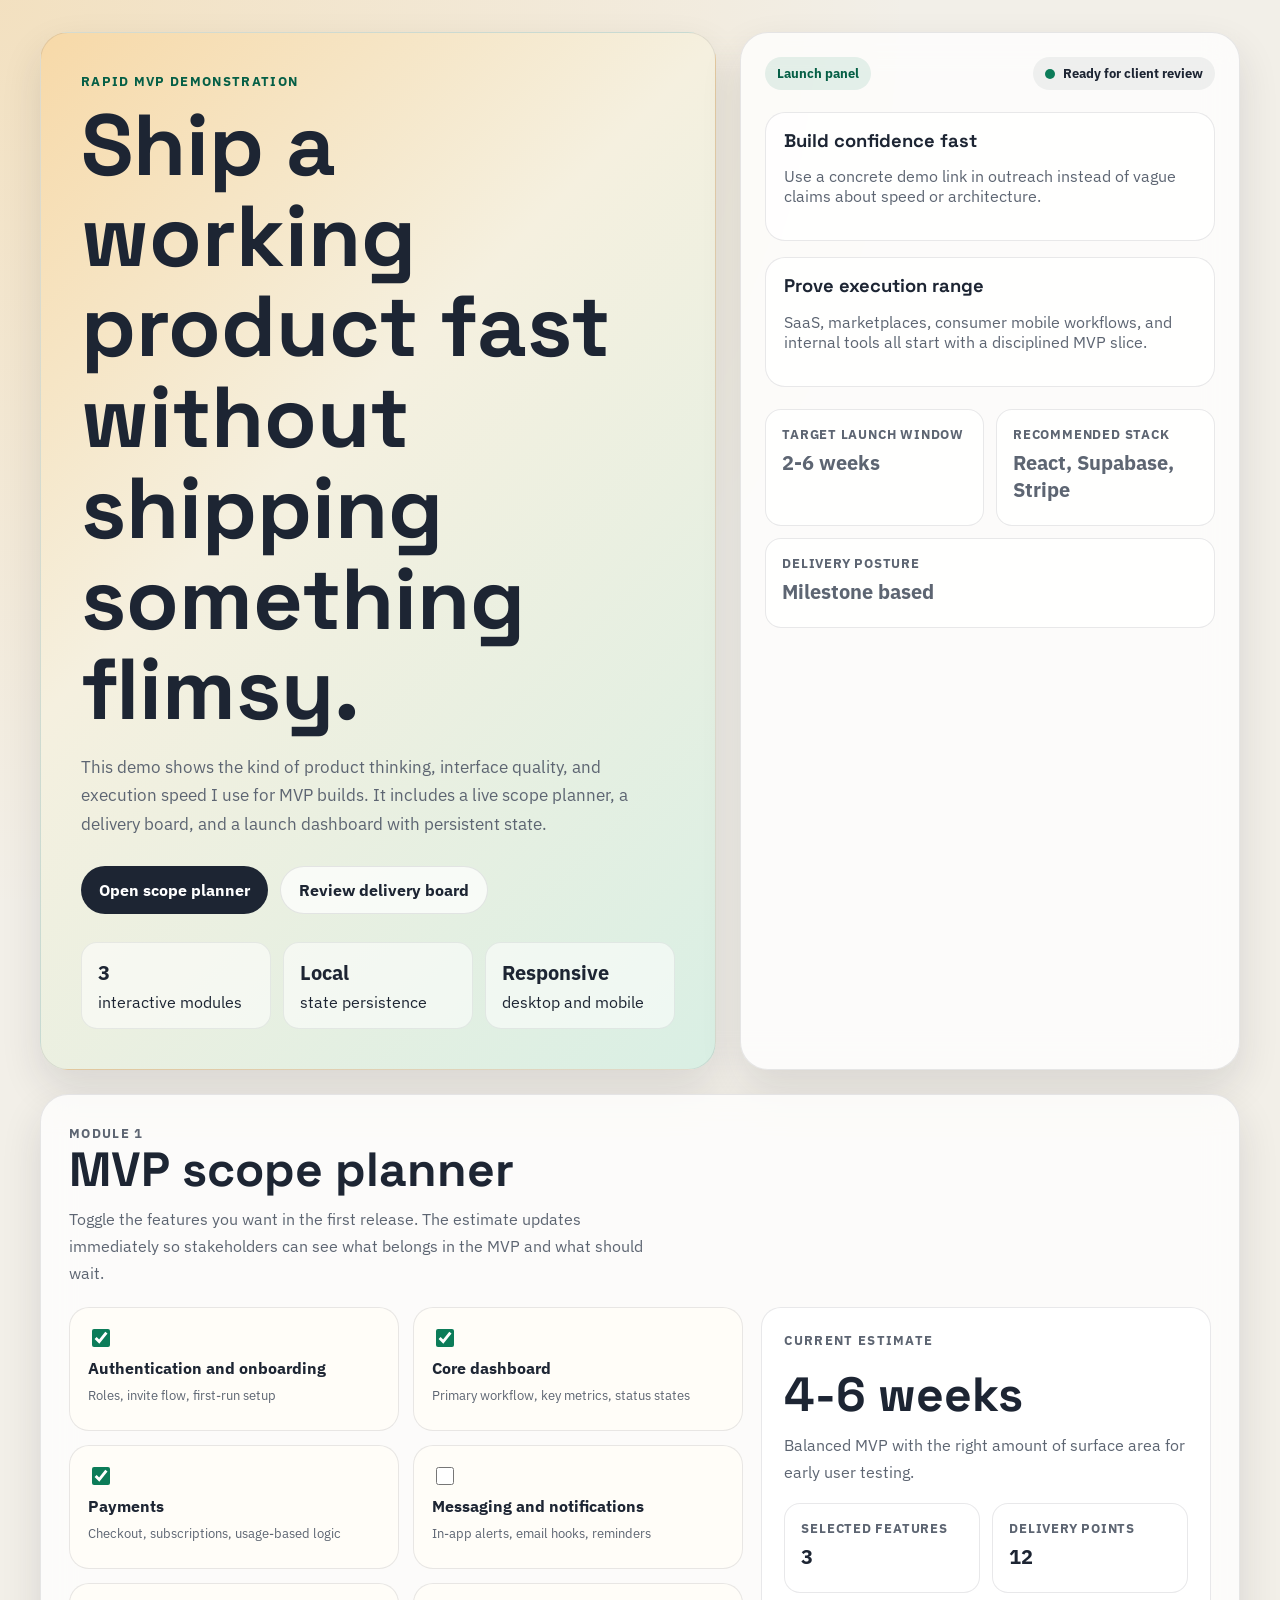
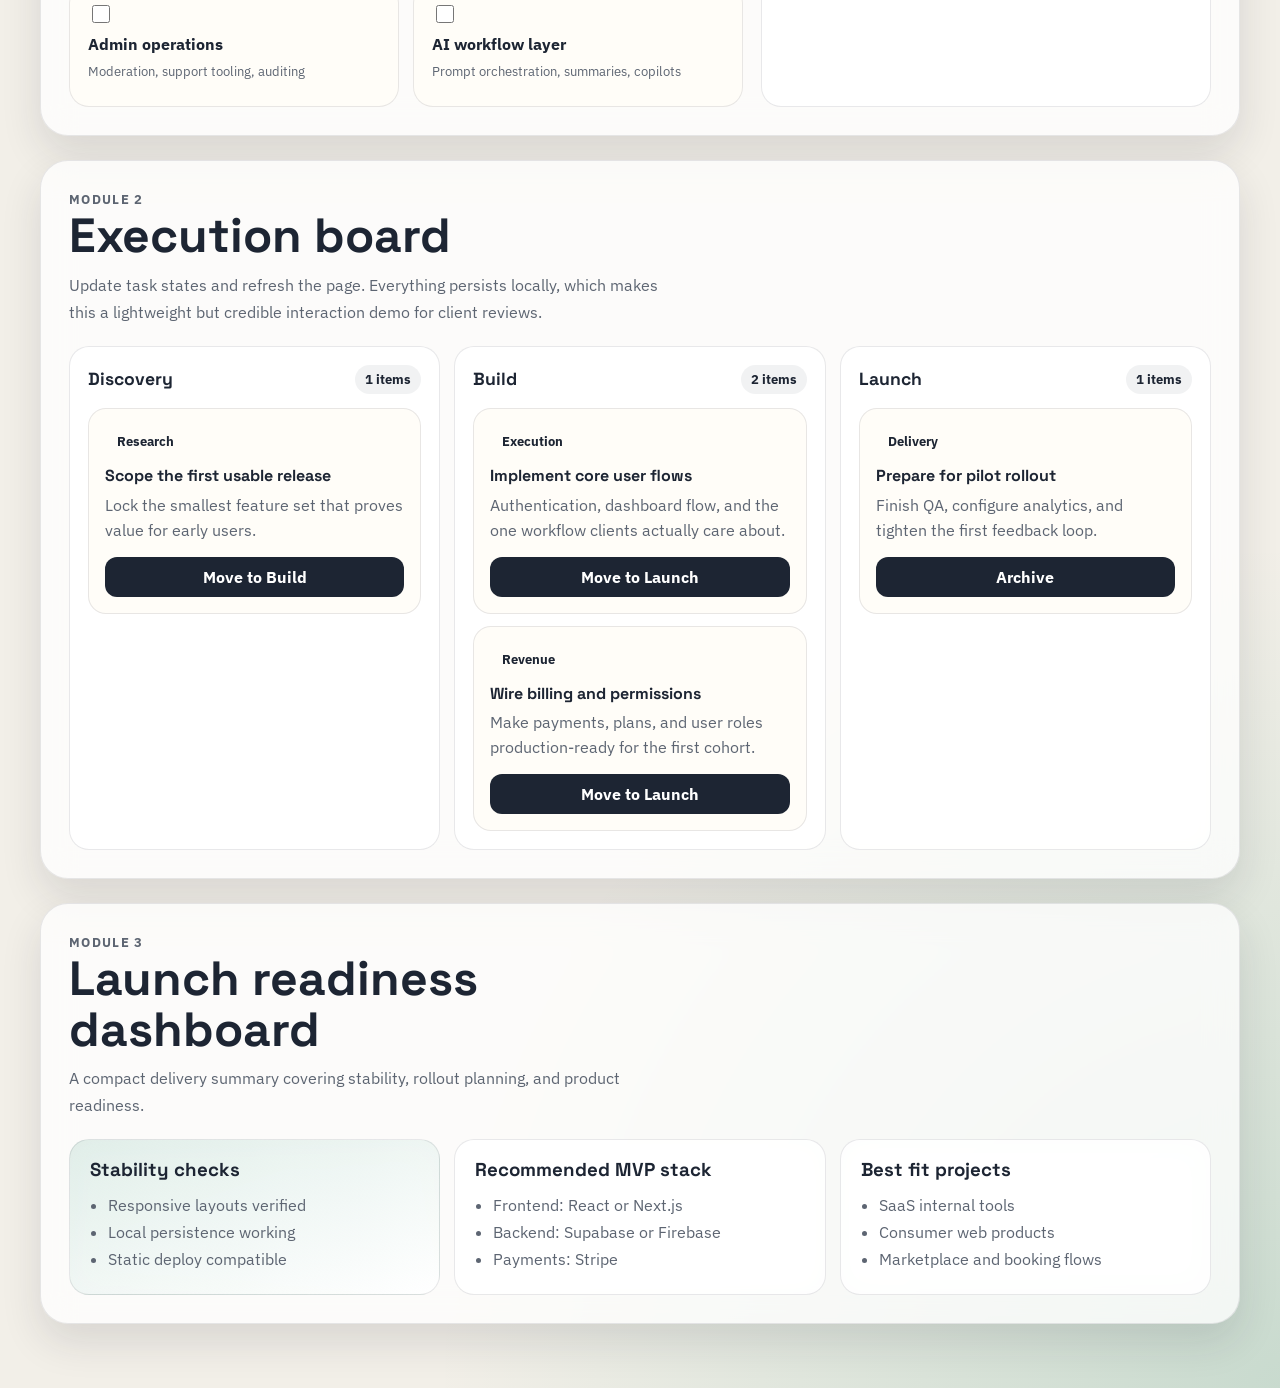
==== index.html @ 2d720eed "Add MVP showcase demo" ====
<!doctype html>
<html lang="en">
  <head>
    <meta charset="UTF-8" />
    <meta name="viewport" content="width=device-width, initial-scale=1.0" />
    <title>MVP Sprint Showcase</title>
    <meta
      name="description"
      content="A polished MVP showcase with a scope builder, execution board, and launch dashboard."
    />
    <link rel="preconnect" href="https://fonts.googleapis.com" />
    <link rel="preconnect" href="https://fonts.gstatic.com" crossorigin />
    <link
      href="https://fonts.googleapis.com/css2?family=IBM+Plex+Sans:wght@400;500;600;700&family=Space+Grotesk:wght@500;700&display=swap"
      rel="stylesheet"
    />
    <link rel="stylesheet" href="./styles.css" />
  </head>
  <body>
    <div class="page-shell">
      <header class="hero">
        <div class="hero-copy">
          <p class="eyebrow">Rapid MVP Demonstration</p>
          <h1>Ship a working product fast without shipping something flimsy.</h1>
          <p class="hero-text">
            This demo shows the kind of product thinking, interface quality, and
            execution speed I use for MVP builds. It includes a live scope
            planner, a delivery board, and a launch dashboard with persistent
            state.
          </p>
          <div class="hero-actions">
            <a class="button button-primary" href="#planner">Open scope planner</a>
            <a class="button button-secondary" href="#board">Review delivery board</a>
          </div>
          <ul class="hero-stats">
            <li>
              <strong>3</strong>
              <span>interactive modules</span>
            </li>
            <li>
              <strong>Local</strong>
              <span>state persistence</span>
            </li>
            <li>
              <strong>Responsive</strong>
              <span>desktop and mobile</span>
            </li>
          </ul>
        </div>
        <section class="hero-panel" aria-label="Launch status preview">
          <div class="panel-header">
            <span class="panel-tag">Launch panel</span>
            <span class="status-pill">
              <span class="status-dot"></span>
              Ready for client review
            </span>
          </div>
          <div class="launch-grid">
            <article>
              <h2>Build confidence fast</h2>
              <p>
                Use a concrete demo link in outreach instead of vague claims
                about speed or architecture.
              </p>
            </article>
            <article>
              <h2>Prove execution range</h2>
              <p>
                SaaS, marketplaces, consumer mobile workflows, and internal
                tools all start with a disciplined MVP slice.
              </p>
            </article>
          </div>
          <div class="launch-metrics">
            <div>
              <span class="metric-label">Target launch window</span>
              <strong>2-6 weeks</strong>
            </div>
            <div>
              <span class="metric-label">Recommended stack</span>
              <strong>React, Supabase, Stripe</strong>
            </div>
            <div>
              <span class="metric-label">Delivery posture</span>
              <strong>Milestone based</strong>
            </div>
          </div>
        </section>
      </header>

      <main>
        <section class="section" id="planner">
          <div class="section-heading">
            <p class="eyebrow">Module 1</p>
            <h2>MVP scope planner</h2>
            <p>
              Toggle the features you want in the first release. The estimate
              updates immediately so stakeholders can see what belongs in the
              MVP and what should wait.
            </p>
          </div>
          <div class="planner-layout">
            <form class="feature-grid" id="feature-form">
              <label class="feature-card">
                <input type="checkbox" data-points="4" checked />
                <span>Authentication and onboarding</span>
                <small>Roles, invite flow, first-run setup</small>
              </label>
              <label class="feature-card">
                <input type="checkbox" data-points="5" checked />
                <span>Core dashboard</span>
                <small>Primary workflow, key metrics, status states</small>
              </label>
              <label class="feature-card">
                <input type="checkbox" data-points="3" checked />
                <span>Payments</span>
                <small>Checkout, subscriptions, usage-based logic</small>
              </label>
              <label class="feature-card">
                <input type="checkbox" data-points="4" />
                <span>Messaging and notifications</span>
                <small>In-app alerts, email hooks, reminders</small>
              </label>
              <label class="feature-card">
                <input type="checkbox" data-points="6" />
                <span>Admin operations</span>
                <small>Moderation, support tooling, auditing</small>
              </label>
              <label class="feature-card">
                <input type="checkbox" data-points="5" />
                <span>AI workflow layer</span>
                <small>Prompt orchestration, summaries, copilots</small>
              </label>
            </form>
            <aside class="estimate-card" aria-live="polite">
              <p class="eyebrow">Current estimate</p>
              <h3 id="estimate-range">4-6 weeks</h3>
              <p id="estimate-summary">
                Balanced MVP with the right amount of surface area for early
                user testing.
              </p>
              <div class="estimate-breakdown">
                <div>
                  <span class="metric-label">Selected features</span>
                  <strong id="selected-count">3</strong>
                </div>
                <div>
                  <span class="metric-label">Delivery points</span>
                  <strong id="selected-points">12</strong>
                </div>
              </div>
            </aside>
          </div>
        </section>

        <section class="section" id="board">
          <div class="section-heading">
            <p class="eyebrow">Module 2</p>
            <h2>Execution board</h2>
            <p>
              Update task states and refresh the page. Everything persists
              locally, which makes this a lightweight but credible interaction
              demo for client reviews.
            </p>
          </div>
          <div class="board-grid" id="board-columns"></div>
        </section>

        <section class="section">
          <div class="section-heading">
            <p class="eyebrow">Module 3</p>
            <h2>Launch readiness dashboard</h2>
            <p>
              A compact delivery summary covering stability, rollout planning,
              and product readiness.
            </p>
          </div>
          <div class="readiness-grid">
            <article class="readiness-card accent-card">
              <h3>Stability checks</h3>
              <ul>
                <li>Responsive layouts verified</li>
                <li>Local persistence working</li>
                <li>Static deploy compatible</li>
              </ul>
            </article>
            <article class="readiness-card">
              <h3>Recommended MVP stack</h3>
              <ul>
                <li>Frontend: React or Next.js</li>
                <li>Backend: Supabase or Firebase</li>
                <li>Payments: Stripe</li>
              </ul>
            </article>
            <article class="readiness-card">
              <h3>Best fit projects</h3>
              <ul>
                <li>SaaS internal tools</li>
                <li>Consumer web products</li>
                <li>Marketplace and booking flows</li>
              </ul>
            </article>
          </div>
        </section>
      </main>
    </div>

    <template id="task-card-template">
      <article class="task-card">
        <div class="task-badge"></div>
        <h3></h3>
        <p></p>
        <button type="button" class="task-action"></button>
      </article>
    </template>

    <script src="./app.js"></script>
  </body>
</html>
---- styles.css ----
:root {
  --bg: #f2efe8;
  --surface: rgba(255, 255, 255, 0.76);
  --surface-strong: #fffdf8;
  --ink: #1d2533;
  --muted: #5d6572;
  --line: rgba(29, 37, 51, 0.1);
  --accent: #0c7c59;
  --accent-strong: #065f46;
  --warm: #f59e0b;
  --hero: linear-gradient(135deg, #f7d9a8 0%, #f5f0df 40%, #d9efe4 100%);
  --shadow: 0 18px 40px rgba(29, 37, 51, 0.12);
  --radius-xl: 28px;
  --radius-lg: 20px;
  --radius-md: 16px;
}

* {
  box-sizing: border-box;
}

html {
  scroll-behavior: smooth;
}

body {
  margin: 0;
  min-height: 100vh;
  font-family: "IBM Plex Sans", sans-serif;
  color: var(--ink);
  background:
    radial-gradient(circle at top left, rgba(245, 158, 11, 0.18), transparent 28%),
    radial-gradient(circle at bottom right, rgba(12, 124, 89, 0.18), transparent 26%),
    var(--bg);
}

.page-shell {
  width: min(1200px, calc(100% - 32px));
  margin: 0 auto;
  padding: 32px 0 64px;
}

.hero,
.section,
.hero-panel,
.estimate-card,
.readiness-card,
.column,
.task-card {
  backdrop-filter: blur(16px);
}

.hero {
  display: grid;
  grid-template-columns: 1.15fr 0.85fr;
  gap: 24px;
  margin-bottom: 24px;
}

.hero-copy,
.hero-panel,
.section {
  border: 1px solid var(--line);
  border-radius: var(--radius-xl);
  box-shadow: var(--shadow);
}

.hero-copy {
  padding: 40px;
  background: var(--hero);
}

.hero-panel,
.section,
.estimate-card,
.readiness-card,
.column,
.task-card {
  background: var(--surface);
}

.eyebrow {
  margin: 0 0 10px;
  font-size: 0.82rem;
  font-weight: 700;
  letter-spacing: 0.1em;
  text-transform: uppercase;
  color: var(--accent-strong);
}

h1,
h2,
h3 {
  margin: 0;
  font-family: "Space Grotesk", sans-serif;
  line-height: 1.05;
}

h1 {
  max-width: 10ch;
  font-size: clamp(2.8rem, 7vw, 5.4rem);
}

.hero-text,
.section-heading p,
.launch-grid p,
.launch-metrics,
.estimate-card p,
.task-card p,
.readiness-card li {
  color: var(--muted);
}

.hero-text {
  max-width: 58ch;
  margin: 18px 0 28px;
  font-size: 1.04rem;
  line-height: 1.7;
}

.hero-actions {
  display: flex;
  flex-wrap: wrap;
  gap: 12px;
  margin-bottom: 28px;
}

.button {
  display: inline-flex;
  align-items: center;
  justify-content: center;
  min-height: 48px;
  padding: 0 18px;
  border-radius: 999px;
  font-weight: 700;
  text-decoration: none;
}

.button-primary {
  color: #fff;
  background: var(--ink);
}

.button-secondary {
  color: var(--ink);
  background: rgba(255, 255, 255, 0.72);
  border: 1px solid var(--line);
}

.hero-stats {
  display: grid;
  grid-template-columns: repeat(3, minmax(0, 1fr));
  gap: 12px;
  padding: 0;
  margin: 0;
  list-style: none;
}

.hero-stats li {
  padding: 16px;
  border-radius: var(--radius-md);
  background: rgba(255, 255, 255, 0.55);
  border: 1px solid rgba(29, 37, 51, 0.08);
}

.hero-stats strong,
.estimate-card strong,
.launch-metrics strong {
  display: block;
  margin-bottom: 6px;
  font-size: 1.25rem;
}

.hero-panel {
  padding: 24px;
}

.panel-header,
.launch-metrics,
.estimate-breakdown {
  display: flex;
  align-items: center;
  justify-content: space-between;
  gap: 12px;
}

.panel-tag,
.status-pill,
.task-badge {
  display: inline-flex;
  align-items: center;
  gap: 8px;
  padding: 8px 12px;
  border-radius: 999px;
  font-size: 0.82rem;
  font-weight: 700;
}

.panel-tag {
  background: rgba(12, 124, 89, 0.1);
  color: var(--accent-strong);
}

.status-pill {
  background: rgba(29, 37, 51, 0.06);
}

.status-dot {
  width: 10px;
  height: 10px;
  border-radius: 50%;
  background: var(--accent);
}

.launch-grid {
  display: grid;
  gap: 16px;
  margin: 22px 0;
}

.launch-grid article {
  padding: 18px;
  border-radius: var(--radius-lg);
  background: rgba(255, 255, 255, 0.78);
  border: 1px solid var(--line);
}

.launch-grid h2 {
  font-size: 1.15rem;
  margin-bottom: 10px;
}

.launch-metrics {
  flex-wrap: wrap;
  align-items: stretch;
}

.launch-metrics div,
.estimate-breakdown div {
  flex: 1 1 160px;
  padding: 16px;
  border-radius: var(--radius-md);
  background: rgba(255, 255, 255, 0.78);
  border: 1px solid var(--line);
}

.section {
  padding: 28px;
  margin-top: 24px;
}

.section-heading {
  max-width: 60ch;
  margin-bottom: 20px;
}

.section-heading h2 {
  font-size: clamp(1.9rem, 4vw, 3rem);
  margin-bottom: 10px;
}

.section-heading p {
  margin: 0;
  line-height: 1.7;
}

.planner-layout {
  display: grid;
  grid-template-columns: 1.2fr 0.8fr;
  gap: 18px;
}

.feature-grid {
  display: grid;
  grid-template-columns: repeat(2, minmax(0, 1fr));
  gap: 14px;
}

.feature-card {
  display: flex;
  flex-direction: column;
  gap: 8px;
  min-height: 124px;
  padding: 18px;
  border: 1px solid var(--line);
  border-radius: var(--radius-lg);
  background: var(--surface-strong);
  cursor: pointer;
  transition: transform 160ms ease, border-color 160ms ease, box-shadow 160ms ease;
}

.feature-card:hover {
  transform: translateY(-2px);
  box-shadow: 0 10px 20px rgba(29, 37, 51, 0.06);
}

.feature-card input {
  width: 18px;
  height: 18px;
  accent-color: var(--accent);
}

.feature-card span {
  font-weight: 700;
}

.feature-card small {
  color: var(--muted);
  line-height: 1.5;
}

.estimate-card {
  padding: 22px;
  border: 1px solid var(--line);
  border-radius: var(--radius-lg);
}

.estimate-card h3 {
  font-size: clamp(2rem, 4vw, 3rem);
  margin: 8px 0 12px;
}

.estimate-card p {
  margin: 0 0 18px;
  line-height: 1.65;
}

.metric-label {
  display: block;
  margin-bottom: 6px;
  font-size: 0.82rem;
  font-weight: 700;
  letter-spacing: 0.06em;
  text-transform: uppercase;
  color: var(--muted);
}

.board-grid {
  display: grid;
  grid-template-columns: repeat(3, minmax(0, 1fr));
  gap: 14px;
}

.column {
  min-height: 340px;
  padding: 18px;
  border: 1px solid var(--line);
  border-radius: var(--radius-lg);
}

.column header {
  display: flex;
  align-items: center;
  justify-content: space-between;
  margin-bottom: 14px;
}

.column header h3 {
  font-size: 1.1rem;
}

.column-count {
  padding: 6px 10px;
  border-radius: 999px;
  font-size: 0.8rem;
  font-weight: 700;
  background: rgba(29, 37, 51, 0.06);
}

.task-list {
  display: grid;
  gap: 12px;
}

.task-card {
  padding: 16px;
  border: 1px solid var(--line);
  border-radius: 18px;
  background: var(--surface-strong);
}

.task-card h3 {
  font-size: 1rem;
  margin: 10px 0 8px;
}

.task-card p {
  margin: 0 0 14px;
  line-height: 1.55;
}

.task-action {
  min-height: 40px;
  width: 100%;
  border: 0;
  border-radius: 12px;
  font: inherit;
  font-weight: 700;
  color: #fff;
  background: var(--ink);
  cursor: pointer;
}

.readiness-grid {
  display: grid;
  grid-template-columns: repeat(3, minmax(0, 1fr));
  gap: 14px;
}

.readiness-card {
  padding: 20px;
  border: 1px solid var(--line);
  border-radius: var(--radius-lg);
}

.accent-card {
  background: linear-gradient(160deg, rgba(12, 124, 89, 0.12), rgba(255, 255, 255, 0.8));
}

.readiness-card h3 {
  margin-bottom: 12px;
}

.readiness-card ul {
  margin: 0;
  padding-left: 18px;
  line-height: 1.7;
}

@media (max-width: 980px) {
  .hero,
  .planner-layout,
  .readiness-grid {
    grid-template-columns: 1fr;
  }

  .feature-grid,
  .board-grid {
    grid-template-columns: 1fr;
  }
}

@media (max-width: 720px) {
  .page-shell {
    width: min(100% - 20px, 1200px);
    padding-top: 20px;
  }

  .hero-copy,
  .hero-panel,
  .section {
    padding: 22px;
  }

  .hero-stats {
    grid-template-columns: 1fr;
  }

  .panel-header,
  .launch-metrics,
  .estimate-breakdown {
    flex-direction: column;
    align-items: stretch;
  }
}
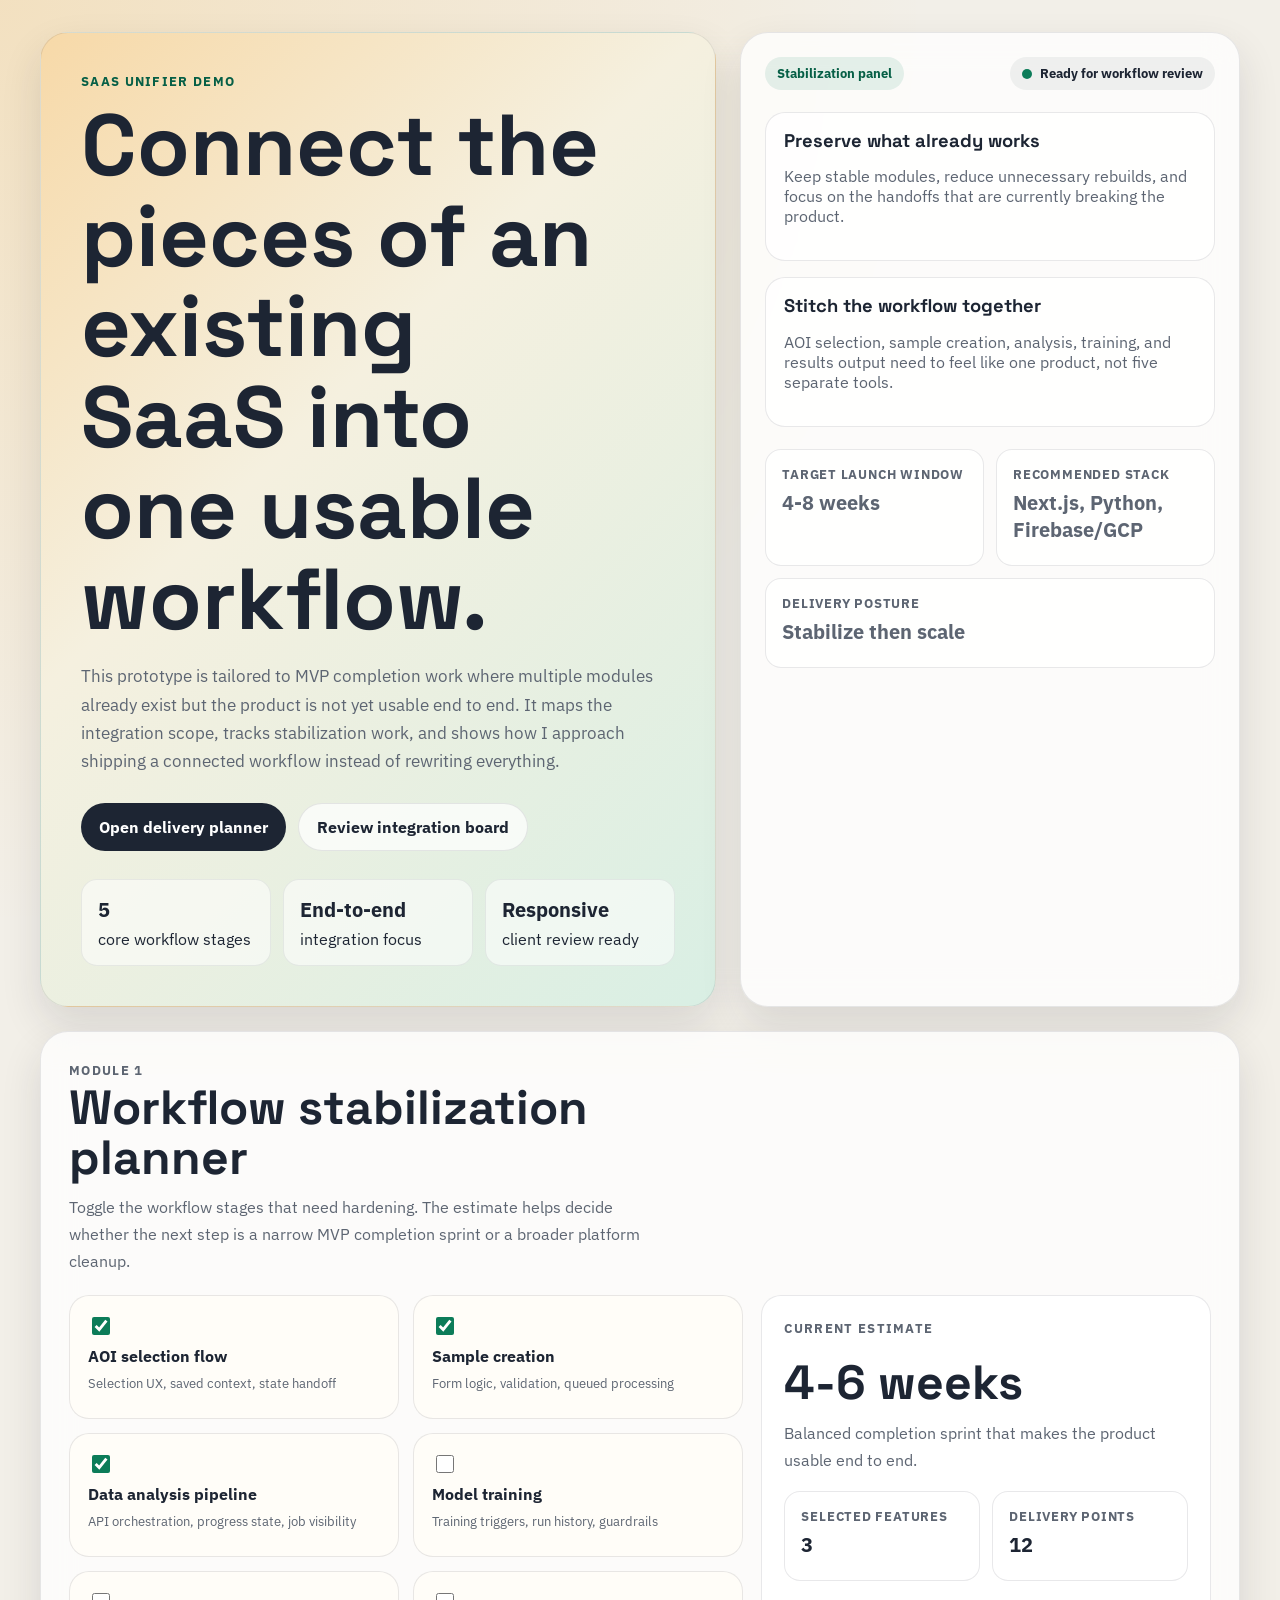
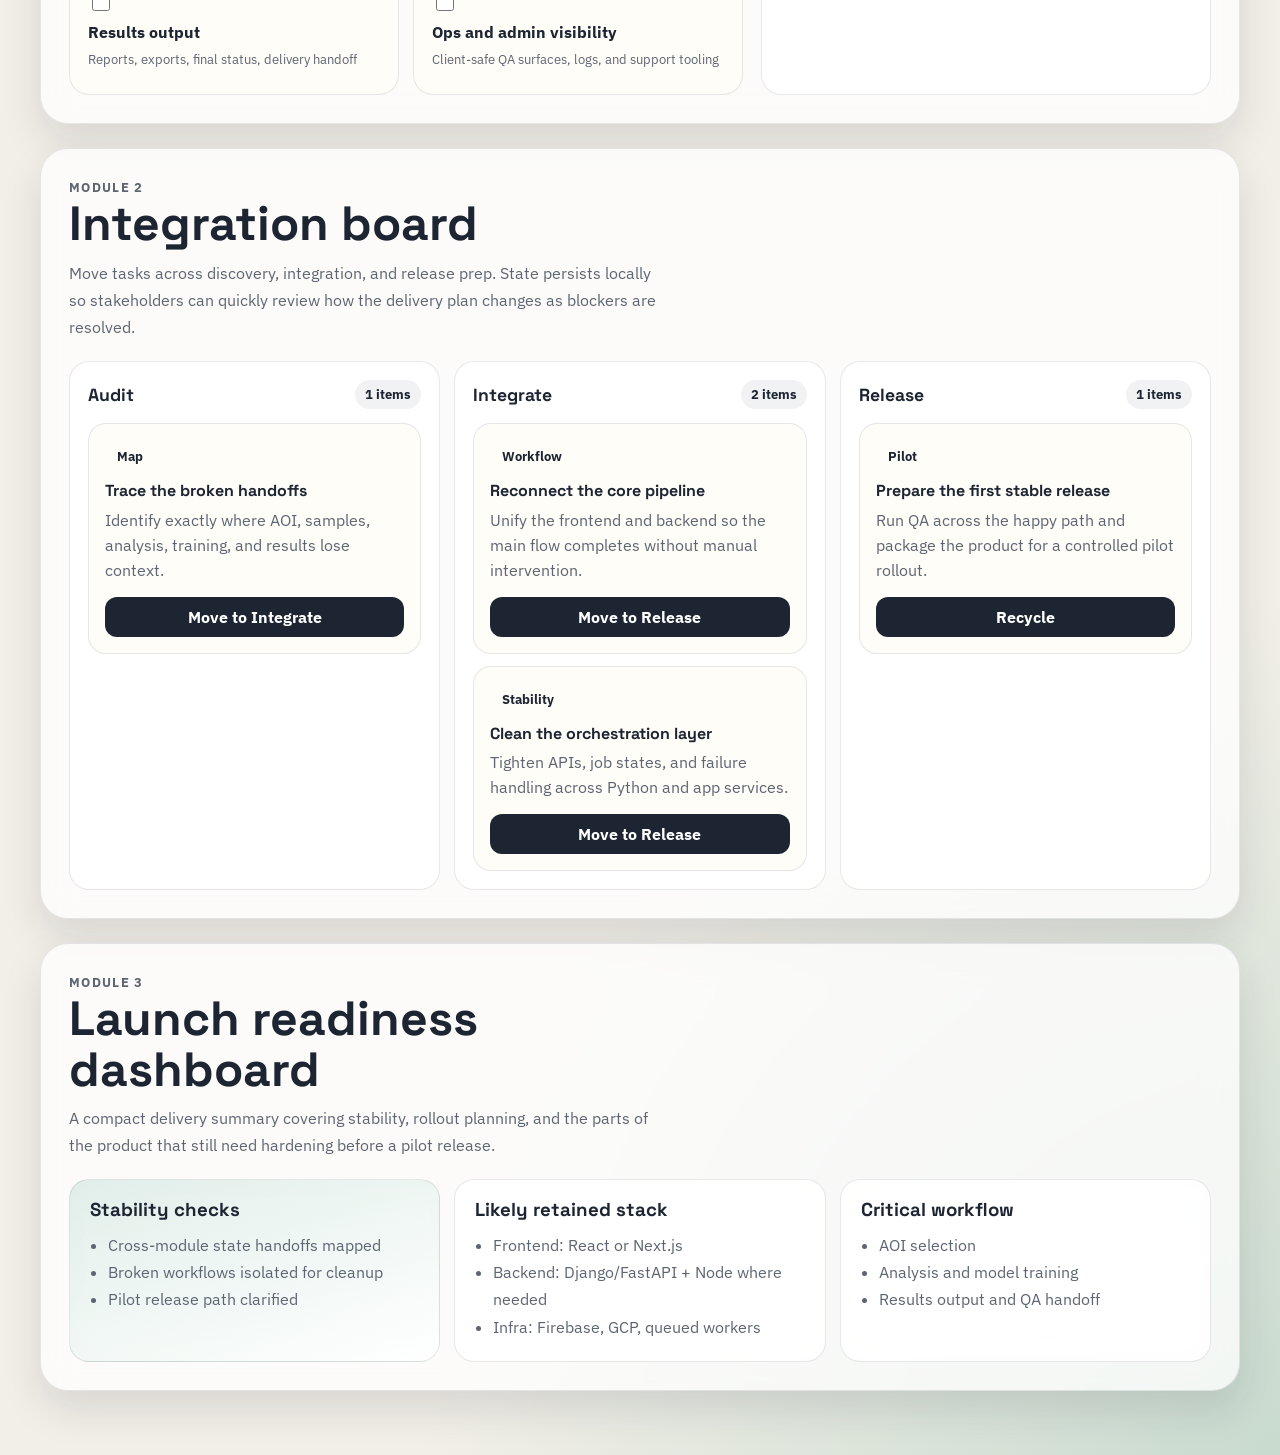
==== commit ca1dcc33: "Add job-specific MVP demos" ====
--- a/index.html
+++ b/index.html
@@ -3,10 +3,10 @@
   <head>
     <meta charset="UTF-8" />
     <meta name="viewport" content="width=device-width, initial-scale=1.0" />
-    <title>MVP Sprint Showcase</title>
+    <title>SaaS Unifier MVP</title>
     <meta
       name="description"
-      content="A polished MVP showcase with a scope builder, execution board, and launch dashboard."
+      content="A focused SaaS MVP demo for stabilizing connected workflows across an existing product."
     />
     <link rel="preconnect" href="https://fonts.googleapis.com" />
     <link rel="preconnect" href="https://fonts.gstatic.com" crossorigin />
@@ -20,69 +20,70 @@
     <div class="page-shell">
       <header class="hero">
         <div class="hero-copy">
-          <p class="eyebrow">Rapid MVP Demonstration</p>
-          <h1>Ship a working product fast without shipping something flimsy.</h1>
+          <p class="eyebrow">SaaS Unifier Demo</p>
+          <h1>Connect the pieces of an existing SaaS into one usable workflow.</h1>
           <p class="hero-text">
-            This demo shows the kind of product thinking, interface quality, and
-            execution speed I use for MVP builds. It includes a live scope
-            planner, a delivery board, and a launch dashboard with persistent
-            state.
+            This prototype is tailored to MVP completion work where multiple
+            modules already exist but the product is not yet usable end to end.
+            It maps the integration scope, tracks stabilization work, and shows
+            how I approach shipping a connected workflow instead of rewriting
+            everything.
           </p>
           <div class="hero-actions">
-            <a class="button button-primary" href="#planner">Open scope planner</a>
-            <a class="button button-secondary" href="#board">Review delivery board</a>
+            <a class="button button-primary" href="#planner">Open delivery planner</a>
+            <a class="button button-secondary" href="#board">Review integration board</a>
           </div>
           <ul class="hero-stats">
             <li>
-              <strong>3</strong>
-              <span>interactive modules</span>
+              <strong>5</strong>
+              <span>core workflow stages</span>
             </li>
             <li>
-              <strong>Local</strong>
-              <span>state persistence</span>
+              <strong>End-to-end</strong>
+              <span>integration focus</span>
             </li>
             <li>
               <strong>Responsive</strong>
-              <span>desktop and mobile</span>
+              <span>client review ready</span>
             </li>
           </ul>
         </div>
         <section class="hero-panel" aria-label="Launch status preview">
           <div class="panel-header">
-            <span class="panel-tag">Launch panel</span>
+            <span class="panel-tag">Stabilization panel</span>
             <span class="status-pill">
               <span class="status-dot"></span>
-              Ready for client review
+              Ready for workflow review
             </span>
           </div>
           <div class="launch-grid">
             <article>
-              <h2>Build confidence fast</h2>
+              <h2>Preserve what already works</h2>
               <p>
-                Use a concrete demo link in outreach instead of vague claims
-                about speed or architecture.
+                Keep stable modules, reduce unnecessary rebuilds, and focus on
+                the handoffs that are currently breaking the product.
               </p>
             </article>
             <article>
-              <h2>Prove execution range</h2>
+              <h2>Stitch the workflow together</h2>
               <p>
-                SaaS, marketplaces, consumer mobile workflows, and internal
-                tools all start with a disciplined MVP slice.
+                AOI selection, sample creation, analysis, training, and results
+                output need to feel like one product, not five separate tools.
               </p>
             </article>
           </div>
           <div class="launch-metrics">
             <div>
               <span class="metric-label">Target launch window</span>
-              <strong>2-6 weeks</strong>
+              <strong>4-8 weeks</strong>
             </div>
             <div>
               <span class="metric-label">Recommended stack</span>
-              <strong>React, Supabase, Stripe</strong>
+              <strong>Next.js, Python, Firebase/GCP</strong>
             </div>
             <div>
               <span class="metric-label">Delivery posture</span>
-              <strong>Milestone based</strong>
+              <strong>Stabilize then scale</strong>
             </div>
           </div>
         </section>
@@ -92,52 +93,52 @@
         <section class="section" id="planner">
           <div class="section-heading">
             <p class="eyebrow">Module 1</p>
-            <h2>MVP scope planner</h2>
+            <h2>Workflow stabilization planner</h2>
             <p>
-              Toggle the features you want in the first release. The estimate
-              updates immediately so stakeholders can see what belongs in the
-              MVP and what should wait.
+              Toggle the workflow stages that need hardening. The estimate helps
+              decide whether the next step is a narrow MVP completion sprint or
+              a broader platform cleanup.
             </p>
           </div>
           <div class="planner-layout">
             <form class="feature-grid" id="feature-form">
               <label class="feature-card">
                 <input type="checkbox" data-points="4" checked />
-                <span>Authentication and onboarding</span>
-                <small>Roles, invite flow, first-run setup</small>
+                <span>AOI selection flow</span>
+                <small>Selection UX, saved context, state handoff</small>
               </label>
               <label class="feature-card">
                 <input type="checkbox" data-points="5" checked />
-                <span>Core dashboard</span>
-                <small>Primary workflow, key metrics, status states</small>
+                <span>Sample creation</span>
+                <small>Form logic, validation, queued processing</small>
               </label>
               <label class="feature-card">
                 <input type="checkbox" data-points="3" checked />
-                <span>Payments</span>
-                <small>Checkout, subscriptions, usage-based logic</small>
+                <span>Data analysis pipeline</span>
+                <small>API orchestration, progress state, job visibility</small>
               </label>
               <label class="feature-card">
                 <input type="checkbox" data-points="4" />
-                <span>Messaging and notifications</span>
-                <small>In-app alerts, email hooks, reminders</small>
+                <span>Model training</span>
+                <small>Training triggers, run history, guardrails</small>
               </label>
               <label class="feature-card">
                 <input type="checkbox" data-points="6" />
-                <span>Admin operations</span>
-                <small>Moderation, support tooling, auditing</small>
+                <span>Results output</span>
+                <small>Reports, exports, final status, delivery handoff</small>
               </label>
               <label class="feature-card">
                 <input type="checkbox" data-points="5" />
-                <span>AI workflow layer</span>
-                <small>Prompt orchestration, summaries, copilots</small>
+                <span>Ops and admin visibility</span>
+                <small>Client-safe QA surfaces, logs, and support tooling</small>
               </label>
             </form>
             <aside class="estimate-card" aria-live="polite">
               <p class="eyebrow">Current estimate</p>
               <h3 id="estimate-range">4-6 weeks</h3>
               <p id="estimate-summary">
-                Balanced MVP with the right amount of surface area for early
-                user testing.
+                Enough scope to turn a partially-built product into one
+                testable, coherent experience.
               </p>
               <div class="estimate-breakdown">
                 <div>
@@ -156,11 +157,11 @@
         <section class="section" id="board">
           <div class="section-heading">
             <p class="eyebrow">Module 2</p>
-            <h2>Execution board</h2>
+            <h2>Integration board</h2>
             <p>
-              Update task states and refresh the page. Everything persists
-              locally, which makes this a lightweight but credible interaction
-              demo for client reviews.
+              Move tasks across discovery, integration, and release prep. State
+              persists locally so stakeholders can quickly review how the
+              delivery plan changes as blockers are resolved.
             </p>
           </div>
           <div class="board-grid" id="board-columns"></div>
@@ -172,32 +173,33 @@
             <h2>Launch readiness dashboard</h2>
             <p>
               A compact delivery summary covering stability, rollout planning,
-              and product readiness.
+              and the parts of the product that still need hardening before a
+              pilot release.
             </p>
           </div>
           <div class="readiness-grid">
             <article class="readiness-card accent-card">
               <h3>Stability checks</h3>
               <ul>
-                <li>Responsive layouts verified</li>
-                <li>Local persistence working</li>
-                <li>Static deploy compatible</li>
+                <li>Cross-module state handoffs mapped</li>
+                <li>Broken workflows isolated for cleanup</li>
+                <li>Pilot release path clarified</li>
               </ul>
             </article>
             <article class="readiness-card">
-              <h3>Recommended MVP stack</h3>
+              <h3>Likely retained stack</h3>
               <ul>
                 <li>Frontend: React or Next.js</li>
-                <li>Backend: Supabase or Firebase</li>
-                <li>Payments: Stripe</li>
+                <li>Backend: Django/FastAPI + Node where needed</li>
+                <li>Infra: Firebase, GCP, queued workers</li>
               </ul>
             </article>
             <article class="readiness-card">
-              <h3>Best fit projects</h3>
+              <h3>Critical workflow</h3>
               <ul>
-                <li>SaaS internal tools</li>
-                <li>Consumer web products</li>
-                <li>Marketplace and booking flows</li>
+                <li>AOI selection</li>
+                <li>Analysis and model training</li>
+                <li>Results output and QA handoff</li>
               </ul>
             </article>
           </div>
